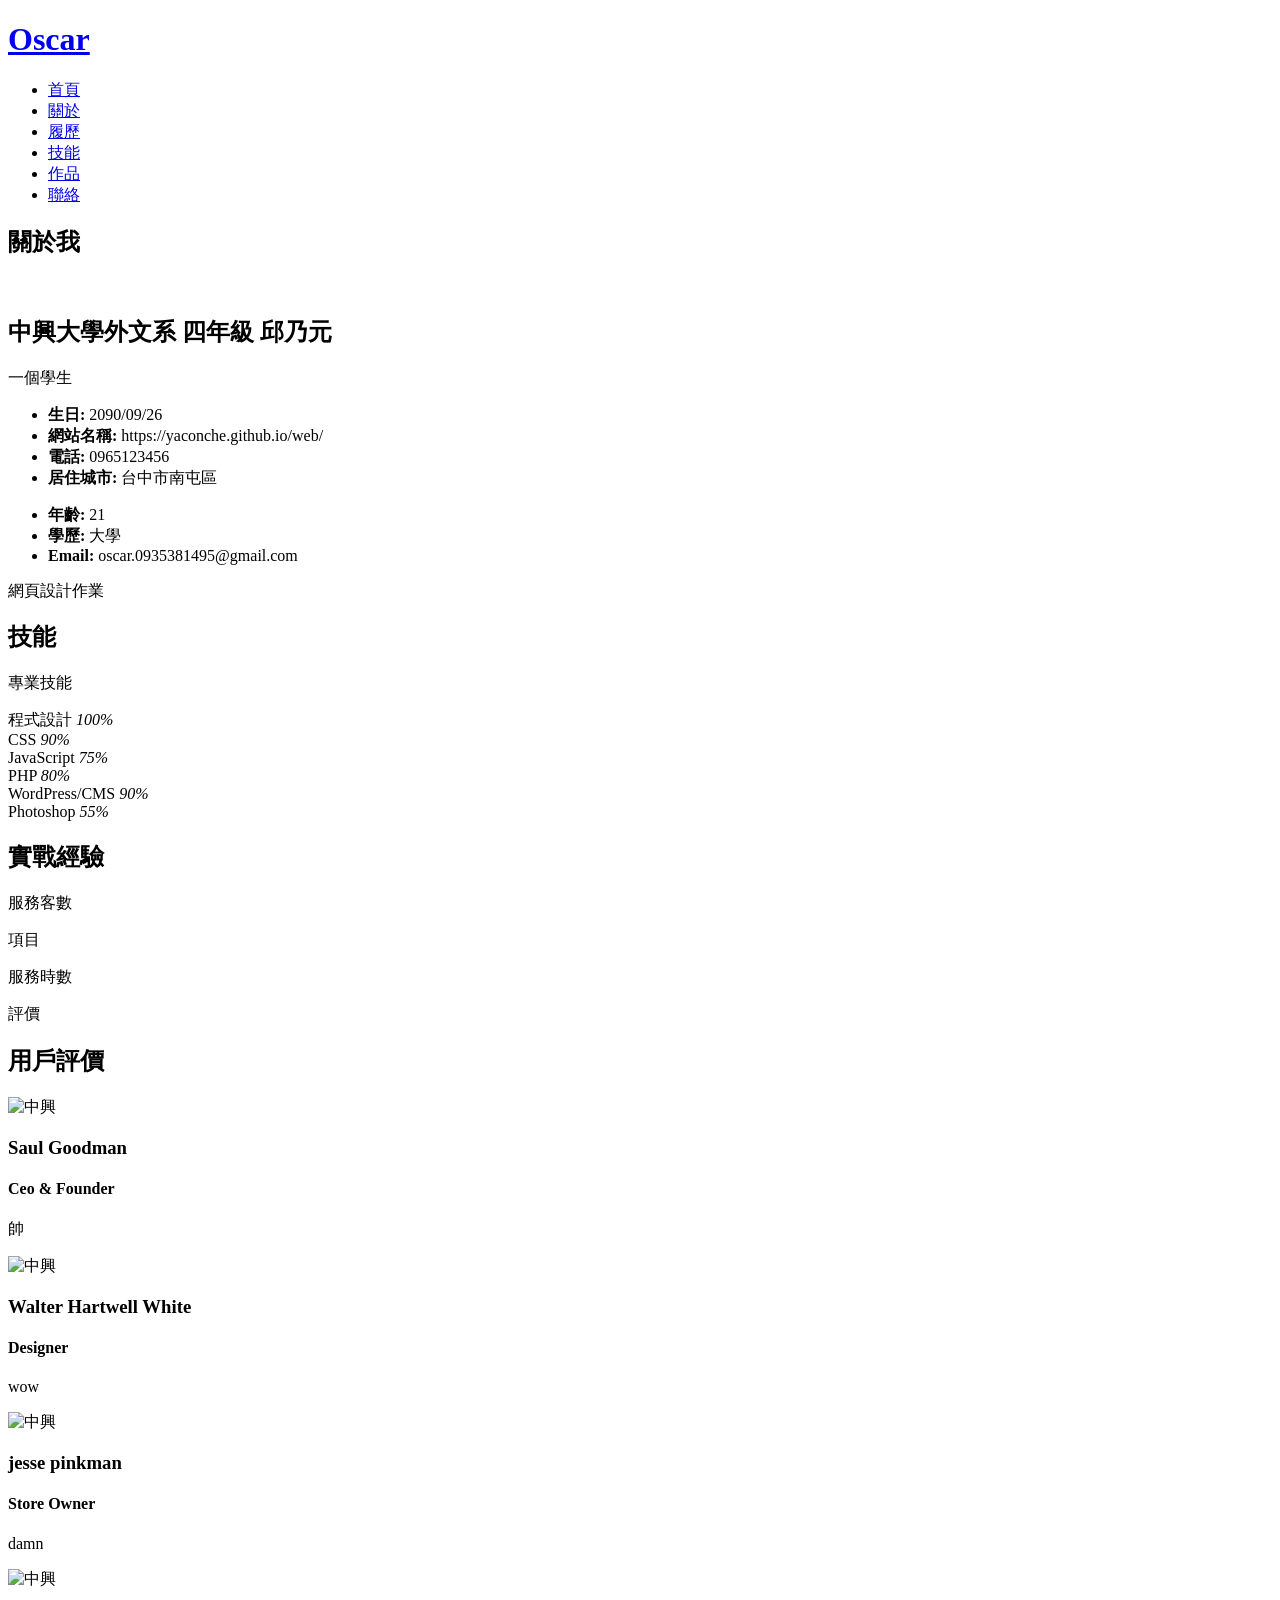
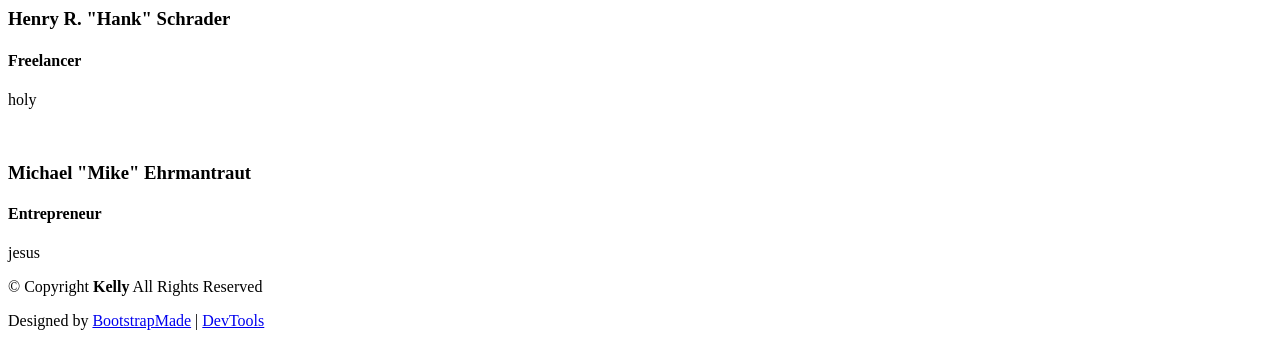
==== about.html @ ba3ef4f9 "Add files via upload" ====
<!DOCTYPE html>
<html lang="zh-TW">

<head>
  <meta charset="utf-8">
  <meta content="width=device-width, initial-scale=1.0" name="viewport">
  <title>乃元的網站</title>
  <meta name="description" content="中興練習用網站">
  <meta name="keywords" content="中興練習用網站">

  <!-- Favicons -->
  <link href="assets/img/favicon.png" rel="icon">
  <link href="assets/img/apple-touch-icon.png" rel="apple-touch-icon">

  <!-- Fonts -->
  <link href="https://fonts.googleapis.com" rel="preconnect">
  <link href="https://fonts.gstatic.com" rel="preconnect" crossorigin>
  <link href="https://fonts.googleapis.com/css2?family=Roboto:ital,wght@0,100;0,300;0,400;0,500;0,700;0,900;1,100;1,300;1,400;1,500;1,700;1,900&family=Poppins:ital,wght@0,100;0,200;0,300;0,400;0,500;0,600;0,700;0,800;0,900;1,100;1,200;1,300;1,400;1,500;1,600;1,700;1,800;1,900&family=Raleway:ital,wght@0,100;0,200;0,300;0,400;0,500;0,600;0,700;0,800;0,900;1,100;1,200;1,300;1,400;1,500;1,600;1,700;1,800;1,900&display=swap" rel="stylesheet">

  <!-- Vendor CSS Files -->
  <link href="assets/vendor/bootstrap/css/bootstrap.min.css" rel="stylesheet">
  <link href="assets/vendor/bootstrap-icons/bootstrap-icons.css" rel="stylesheet">
  <link href="assets/vendor/aos/aos.css" rel="stylesheet">
  <link href="assets/vendor/swiper/swiper-bundle.min.css" rel="stylesheet">
  <link href="assets/vendor/glightbox/css/glightbox.min.css" rel="stylesheet">

  <!-- Main CSS File -->
  <link href="assets/css/main.css" rel="stylesheet">

  <!-- =======================================================
  * Template Name: Kelly
  * Template URL: https://bootstrapmade.com/kelly-free-bootstrap-cv-resume-html-template/
  * Updated: Aug 07 2024 with Bootstrap v5.3.3
  * Author: BootstrapMade.com
  * License: https://bootstrapmade.com/license/
  ======================================================== -->
</head>

<body class="about-page">

  <header id="header" class="header d-flex align-items-center light-background sticky-top">
    <div class="container-fluid position-relative d-flex align-items-center justify-content-between">

      <a href="index.html" class="logo d-flex align-items-center me-auto me-xl-0">
        <!-- Uncomment the line below if you also wish to use an image logo -->
        <!-- <img src="assets/img/logo.png" alt=""> -->
        <h1 class="sitename">Oscar</h1>
      </a>

      <nav id="navmenu" class="navmenu">
        <ul>
          <li><a href="index.html" >首頁</a></li>
          <li><a href="about.html"class="active">關於</a></li>
          <li><a href="resume.html">履歷</a></li>
          <li><a href="services.html">技能</a></li>
          <li><a href="portfolio.html">作品</a></li>
          <li><a href="contact.html">聯絡</a></li>
        </ul>
        <i class="mobile-nav-toggle d-xl-none bi bi-list"></i>
      </nav>

      <div class="header-social-links">
        <a href="https://www.facebook.com/?locale=zh_TW" class="facebook" target="blank"><i class="bi bi-facebook"></i></a>
        <a href="https://www.instagram.com/" class="instagram" target="blank"><i class="bi bi-instagram"></i></a>
      </div>

    </div>
  </header>

  <main class="main">

    <!-- About Section -->
    <section id="about" class="about section">

      <!-- Section Title -->
      <div class="container section-title" data-aos="fade-up">
        <h2>關於我</h2>
        <p></p>
      </div><!-- End Section Title -->

      <div class="container" data-aos="fade-up" data-aos-delay="100">

        <div class="row gy-4 justify-content-center">
          <div class="col-lg-4">
            <img src="D:\kelly\0422 kelly\assets\img\About picture.jpg" class="img-fluid" alt="">
          </div>
          <div class="col-lg-8 content">
            <h2>中興大學外文系 四年級 邱乃元</h2>
            <p class="fst-italic py-3">
              一個學生
            </p>
            <div class="row">
              <div class="col-lg-6">
                <ul>
                  <li><i class="bi bi-chevron-right"></i> <strong>生日:</strong> <span>2090/09/26</span></li>
                  <li><i class="bi bi-chevron-right"></i> <strong>網站名稱:</strong> <span>https://yaconche.github.io/web/</span></li>
                  <li><i class="bi bi-chevron-right"></i> <strong>電話:</strong> <span>0965123456</span></li>
                  <li><i class="bi bi-chevron-right"></i> <strong>居住城市:</strong> <span>台中市南屯區</span></li>
                </ul>
              </div>
              <div class="col-lg-6">
                <ul>
                  <li><i class="bi bi-chevron-right"></i> <strong>年齡:</strong> <span>21</span></li>
                  <li><i class="bi bi-chevron-right"></i> <strong>學歷:</strong> <span>大學</span></li>
                  <li><i class="bi bi-chevron-right"></i> <strong>Email:</strong> <span>oscar.0935381495@gmail.com</span></li>
                </ul>
              </div>
            </div>
            <p class="py-3">
              網頁設計作業
            </p>
          </div>
        </div>

      </div>

    </section><!-- /About Section -->

    <!-- Skills Section -->
    <section id="skills" class="skills section">

      <!-- Section Title -->
      <div class="container section-title" data-aos="fade-up">
        <h2>技能</h2>
        <p>專業技能</p>
      </div><!-- End Section Title -->

      <div class="container" data-aos="fade-up" data-aos-delay="100">

        <div class="row skills-content skills-animation">

          <div class="col-lg-6 col-sm-6">

            <div class="progress">
              <span class="skill"><span>程式設計</span> <i class="val">100%</i></span>
              <div class="progress-bar-wrap">
                <div class="progress-bar" role="progressbar" aria-valuenow="100" aria-valuemin="0" aria-valuemax="100"></div>
              </div>
            </div><!-- End Skills Item -->

            <div class="progress">
              <span class="skill"><span>CSS</span> <i class="val">90%</i></span>
              <div class="progress-bar-wrap">
                <div class="progress-bar" role="progressbar" aria-valuenow="90" aria-valuemin="0" aria-valuemax="100"></div>
              </div>
            </div><!-- End Skills Item -->

            <div class="progress">
              <span class="skill"><span>JavaScript</span> <i class="val">75%</i></span>
              <div class="progress-bar-wrap">
                <div class="progress-bar" role="progressbar" aria-valuenow="75" aria-valuemin="0" aria-valuemax="100"></div>
              </div>
            </div><!-- End Skills Item -->

          </div>

          <div class="col-lg-6 col-sm-6">

            <div class="progress">
              <span class="skill"><span>PHP</span> <i class="val">80%</i></span>
              <div class="progress-bar-wrap">
                <div class="progress-bar" role="progressbar" aria-valuenow="80" aria-valuemin="0" aria-valuemax="100"></div>
              </div>
            </div><!-- End Skills Item -->

            <div class="progress">
              <span class="skill"><span>WordPress/CMS</span> <i class="val">90%</i></span>
              <div class="progress-bar-wrap">
                <div class="progress-bar" role="progressbar" aria-valuenow="90" aria-valuemin="0" aria-valuemax="100"></div>
              </div>
            </div><!-- End Skills Item -->

            <div class="progress">
              <span class="skill"><span>Photoshop</span> <i class="val">55%</i></span>
              <div class="progress-bar-wrap">
                <div class="progress-bar" role="progressbar" aria-valuenow="55" aria-valuemin="0" aria-valuemax="100"></div>
              </div>
            </div><!-- End Skills Item -->

          </div>

        </div>

      </div>

    </section><!-- /Skills Section -->

    <!-- Stats Section -->
    <section id="stats" class="stats section">

      <!-- Section Title -->
      <div class="container section-title" data-aos="fade-up">
        <h2>實戰經驗</h2>
        <p></p>
      </div><!-- End Section Title -->

      <div class="container" data-aos="fade-up" data-aos-delay="100">

        <div class="row gy-4">

          <div class="col-lg-3 col-md-6">
            <div class="stats-item text-center w-100 h-100">
              <span data-purecounter-start="0" data-purecounter-end="232" data-purecounter-duration="1" class="purecounter"></span>
              <p>服務客數</p>
            </div>
          </div><!-- End Stats Item -->

          <div class="col-lg-3 col-md-6">
            <div class="stats-item text-center w-100 h-100">
              <span data-purecounter-start="0" data-purecounter-end="521" data-purecounter-duration="1" class="purecounter"></span>
              <p>項目</p>
            </div>
          </div><!-- End Stats Item -->

          <div class="col-lg-3 col-md-6">
            <div class="stats-item text-center w-100 h-100">
              <span data-purecounter-start="0" data-purecounter-end="1453" data-purecounter-duration="1" class="purecounter"></span>
              <p>服務時數</p>
            </div>
          </div><!-- End Stats Item -->

          <div class="col-lg-3 col-md-6">
            <div class="stats-item text-center w-100 h-100">
              <span data-purecounter-start="0" data-purecounter-end="32" data-purecounter-duration="1" class="purecounter"></span>
              <p>評價</p>
            </div>
          </div><!-- End Stats Item -->

        </div>

      </div>

    </section><!-- /Stats Section -->

    <!-- Testimonials Section -->
    <section id="testimonials" class="testimonials section">

      <!-- Section Title -->
      <div class="container section-title" data-aos="fade-up">
        <h2>用戶評價</h2>
      </div><!-- End Section Title -->

      <div class="container" data-aos="fade-up" data-aos-delay="100">

        <div class="swiper init-swiper">
          <script type="application/json" class="swiper-config">
            {
              "loop": true,
              "speed": 1500,
              "autoplay": {
                "delay": 2000
              },
              "slidesPerView": "auto",
              "pagination": {
                "el": ".swiper-pagination",
                "type": "bullets",
                "clickable": true
              }
            }
          </script>
          <div class="swiper-wrapper">

            <div class="swiper-slide">
              <div class="testimonial-item">
                <img src="assets/img/testimonials/testimonials-1.jpg" class="testimonial-img" alt="中興">
                <h3>Saul Goodman</h3>
                <h4>Ceo &amp; Founder</h4>
                <div class="stars">
                  <i class="bi bi-measuring-cup-fill"></i><i class="bi bi-measuring-cup-fill"></i><i class="bi bi-measuring-cup-fill"></i><i class="bi bi-measuring-cup-fill"></i><i class="bi bi-measuring-cup-fill"></i>
                </div>
                <p>
                  <i class="bi bi-quote quote-icon-left"></i>
                  <span>帥</span>
                  <i class="bi bi-quote quote-icon-right"></i>
                </p>
              </div>
            </div><!-- End testimonial item -->

            <div class="swiper-slide">
              <div class="testimonial-item">
                <img src="assets/img/testimonials/testimonials-2.jpg" class="testimonial-img" alt="中興">
                <h3>Walter Hartwell White</h3>
                <h4>Designer</h4>
                <div class="stars">
                  <i class="bi bi-measuring-cup-fill"></i><i class="bi bi-measuring-cup-fill"></i><i class="bi bi-measuring-cup-fill"></i><i class="bi bi-measuring-cup-fill"></i><i class="bi bi-measuring-cup-fill"></i>
                </div>
                <p>
                  <i class="bi bi-quote quote-icon-left"></i>
                  <span>wow</span>
                  <i class="bi bi-quote quote-icon-right"></i>
                </p>
              </div>
            </div><!-- End testimonial item -->

            <div class="swiper-slide">
              <div class="testimonial-item">
                <img src="assets/img/testimonials/testimonials-3.jpg" class="testimonial-img" alt="中興">
                <h3>jesse pinkman</h3>
                <h4>Store Owner</h4>
                <div class="stars">
                  <i class="class="bi bi-measuring-cup-fill"></i><i class="bi bi-measuring-cup-fill"></i><i class="bi bi-measuring-cup-fill"></i><i class="bi bi-measuring-cup-fill"></i><i class="bi bi-measuring-cup-fill"></i>
                </div>
                <p>
                  <i class="bi bi-quote quote-icon-left"></i>
                  <span>damn</span>
                  <i class="bi bi-quote quote-icon-right"></i>
                </p>
              </div>
            </div><!-- End testimonial item -->

            <div class="swiper-slide">
              <div class="testimonial-item">
                <img src="assets/img/testimonials/testimonials-4.jpg" class="testimonial-img" alt="中興">
                <h3>Henry R. "Hank" Schrader</h3>
                <h4>Freelancer</h4>
                <div class="stars">
                  <i class="bi bi-measuring-cup-fill"></i><i class="bi bi-measuring-cup-fill"></i><i class="bi bi-measuring-cup-fill"></i><i class="bi bi-measuring-cup-fill"></i><i class="bi bi-measuring-cup-fill"></i>
                </div>
                <p>
                  <i class="bi bi-quote quote-icon-left"></i>
                  <span>holy</span>
                  <i class="bi bi-quote quote-icon-right"></i>
                </p>
              </div>
            </div><!-- End testimonial item -->

            <div class="swiper-slide">
              <div class="testimonial-item">
                <img src="assets/img/testimonials/testimonials-5.jpg" class="testimonial-img" alt="">
                <h3>Michael "Mike" Ehrmantraut</h3>
                <h4>Entrepreneur</h4>
                <div class="stars">
                  <i class="bi bi-measuring-cup-fill"></i><i class="bi bi-measuring-cup-fill"></i><i class="bi bi-measuring-cup-fill"></i><i class="bi bi-measuring-cup-fill"></i><i class="bi bi-measuring-cup-fill"></i>
                </div>
                <p>
                  <i class="bi bi-quote quote-icon-left"></i>
                  <span>jesus</span>
                  <i class="bi bi-quote quote-icon-right"></i>
                </p>
              </div>
            </div><!-- End testimonial item -->

          </div>
          <div class="swiper-pagination"></div>
        </div>

      </div>

    </section><!-- /Testimonials Section -->

  </main>

  <footer id="footer" class="footer light-background">

    <div class="container">
      <div class="copyright text-center ">
        <p>© <span>Copyright</span> <strong class="px-1 sitename">Kelly</strong> <span>All Rights Reserved<br></span></p>
      </div>
      <div class="social-links d-flex justify-content-center">
        <a href="https://www.facebook.com/?locale=zh_TW" target="blank"><i class="bi bi-facebook" ></i></i></a>
        <a href="https://www.instagram.com/" target="2"><i class="bi bi-instagram"></i></a>
      </div>
      <div class="credits">
        <!-- All the links in the footer should remain intact. -->
        <!-- You can delete the links only if you've purchased the pro version. -->
        <!-- Licensing information: https://bootstrapmade.com/license/ -->
        <!-- Purchase the pro version with working PHP/AJAX contact form: [buy-url] -->
        Designed by <a href="https://bootstrapmade.com/">BootstrapMade</a> | <a href="https://bootstrapmade.com/tools/">DevTools</a>
      </div>
    </div>

  </footer>

  <!-- Scroll Top -->
  <a href="#" id="scroll-top" class="scroll-top d-flex align-items-center justify-content-center"><i class="bi bi-arrow-up-short"></i></a>

  <!-- Preloader -->
  <div id="preloader"></div>

  <!-- Vendor JS Files -->
  <script src="assets/vendor/bootstrap/js/bootstrap.bundle.min.js"></script>
  <script src="assets/vendor/php-email-form/validate.js"></script>
  <script src="assets/vendor/aos/aos.js"></script>
  <script src="assets/vendor/waypoints/noframework.waypoints.js"></script>
  <script src="assets/vendor/purecounter/purecounter_vanilla.js"></script>
  <script src="assets/vendor/swiper/swiper-bundle.min.js"></script>
  <script src="assets/vendor/glightbox/js/glightbox.min.js"></script>
  <script src="assets/vendor/imagesloaded/imagesloaded.pkgd.min.js"></script>
  <script src="assets/vendor/isotope-layout/isotope.pkgd.min.js"></script>

  <!-- Main JS File -->
  <script src="assets/js/main.js"></script>

</body>

</html>
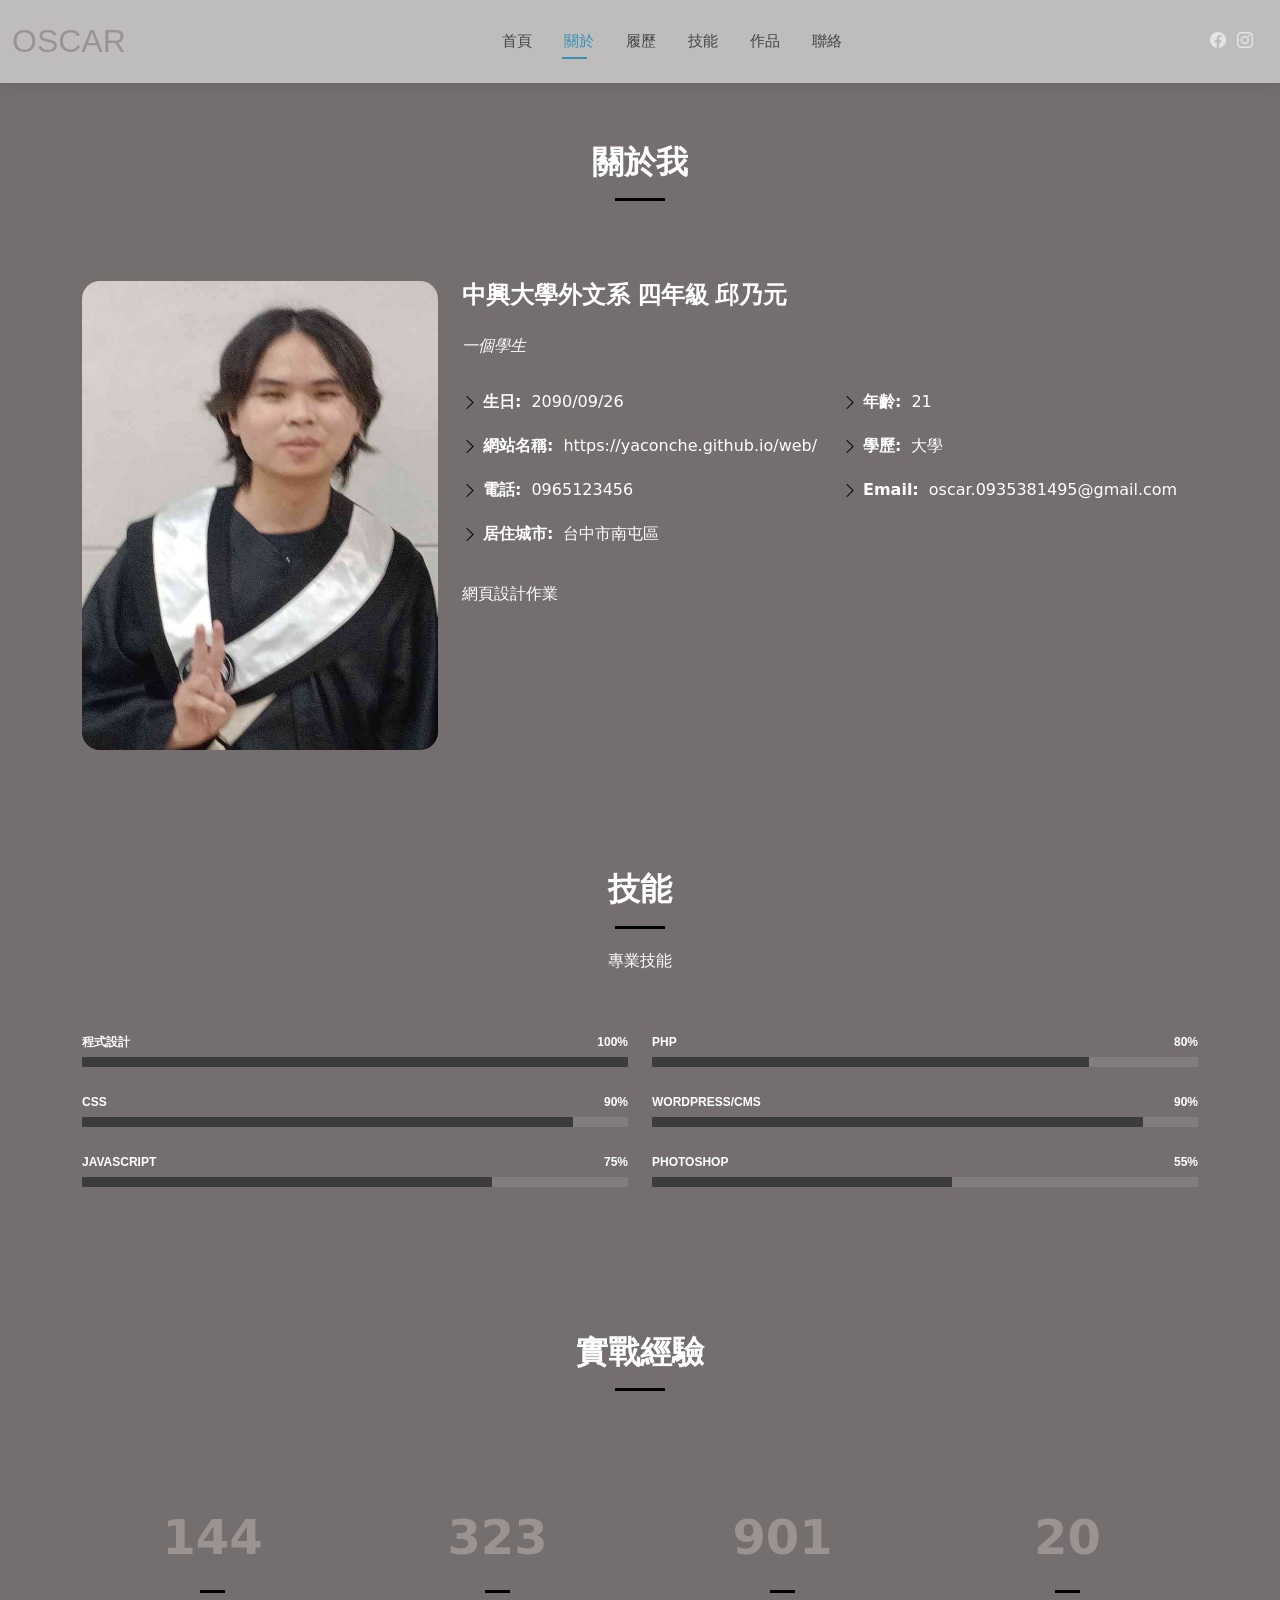
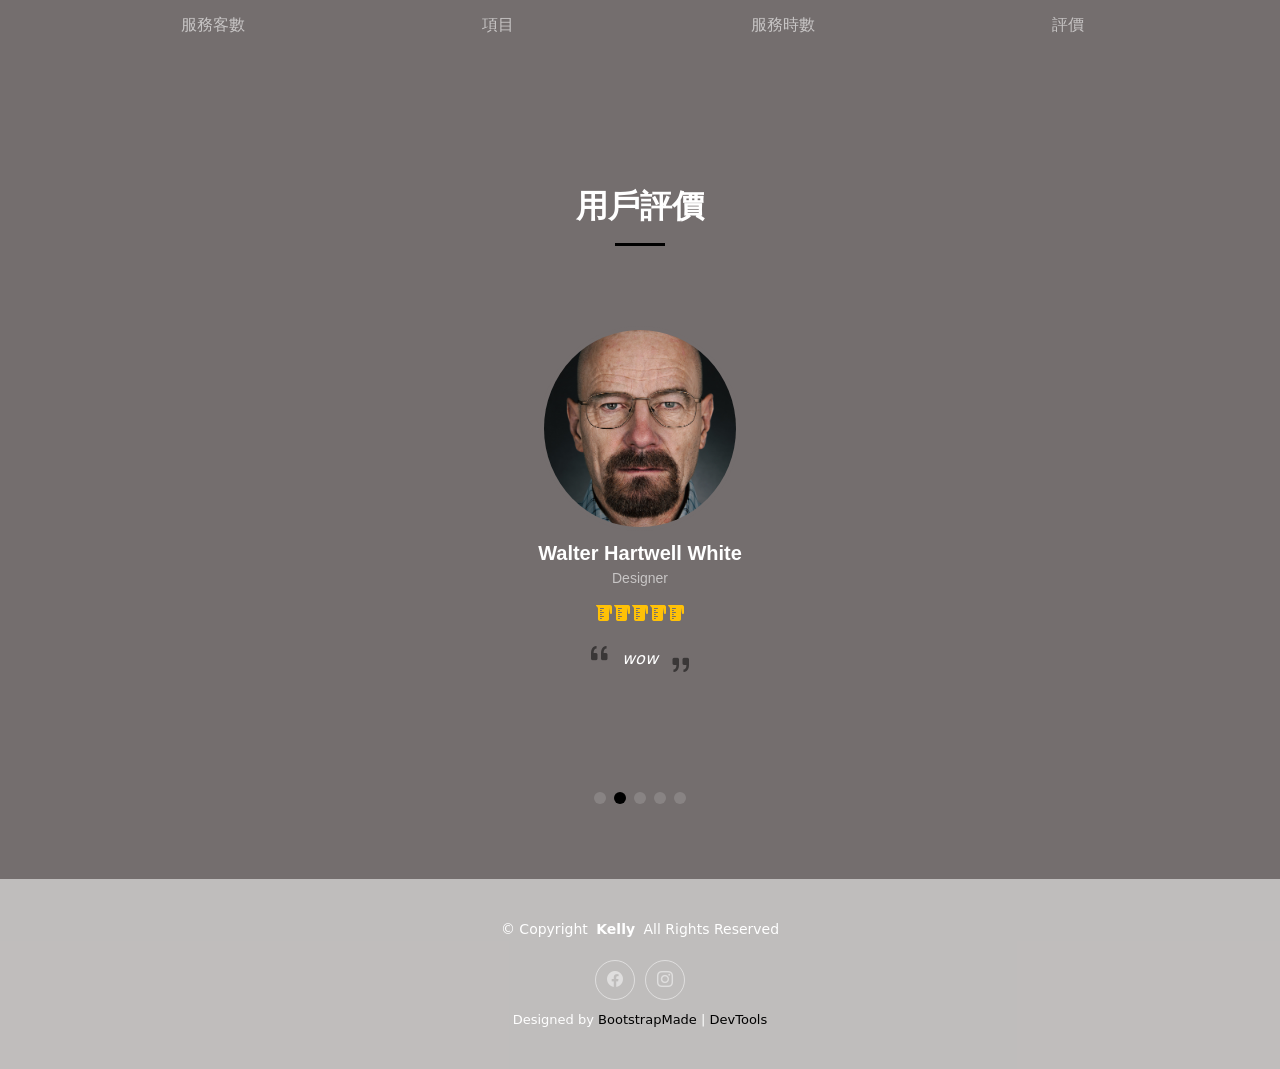
==== commit 6cebfd79: "Add files via upload" ====
--- a/about.html
+++ b/about.html
@@ -82,7 +82,7 @@
 
         <div class="row gy-4 justify-content-center">
           <div class="col-lg-4">
-            <img src="D:\kelly\0422 kelly\assets\img\About picture.jpg" class="img-fluid" alt="">
+            <img src="assets/img/profile-img.jpg" class="img-fluid" alt="">
           </div>
           <div class="col-lg-8 content">
             <h2>中興大學外文系 四年級 邱乃元</h2>
--- a/assets/css/main.css
+++ b/assets/css/main.css
@@ -0,0 +1,1439 @@
+/**
+* Template Name: Kelly
+* Template URL: https://bootstrapmade.com/kelly-free-bootstrap-cv-resume-html-template/
+* Updated: Aug 07 2024 with Bootstrap v5.3.3
+* Author: BootstrapMade.com
+* License: https://bootstrapmade.com/license/
+*/
+
+/*--------------------------------------------------------------
+# Font & Color Variables
+# Help: https://bootstrapmade.com/color-system/
+--------------------------------------------------------------*/
+/* Fonts */
+:root {
+  --default-font: "Roboto",  system-ui, -apple-system, "Segoe UI", Roboto, "Helvetica Neue", Arial, "Noto Sans", "Liberation Sans", sans-serif, "Apple Color Emoji", "Segoe UI Emoji", "Segoe UI Symbol", "Noto Color Emoji";
+  --heading-font: "Raleway",  sans-serif;
+  --nav-font: "Poppins",  sans-serif;
+}
+
+/* Global Colors - The following color variables are used throughout the website. Updating them here will change the color scheme of the entire website */
+:root { 
+  --background-color: #746e6e; /* Background color for the entire website, including individual sections */
+  --default-color: #ffffff; /* Default color used for the majority of the text content across the entire website */
+  --heading-color: #9b9292; /* Color for headings, subheadings and title throughout the website */
+  --accent-color: #000000; /* Accent color that represents your brand on the website. It's used for buttons, links, and other elements that need to stand out */
+  --surface-color: #463f3f; /* The surface color is used as a background of boxed elements within sections, such as cards, icon boxes, or other elements that require a visual separation from the global background. */
+  --contrast-color: #ffffff; /* Contrast color for text, ensuring readability against backgrounds of accent, heading, or default colors. */
+}
+
+/* Nav Menu Colors - The following color variables are used specifically for the navigation menu. They are separate from the global colors to allow for more customization options */
+:root {
+  --nav-color: #444444;  /* The default color of the main navmenu links */
+  --nav-hover-color: #3492b7; /* Applied to main navmenu links when they are hovered over or active */
+  --nav-mobile-background-color: #ffffff; /* Used as the background color for mobile navigation menu */
+  --nav-dropdown-background-color: #ffffff; /* Used as the background color for dropdown items that appear when hovering over primary navigation items */
+  --nav-dropdown-color: #444444; /* Used for navigation links of the dropdown items in the navigation menu. */
+  --nav-dropdown-hover-color: #3492b7; /* Similar to --nav-hover-color, this color is applied to dropdown navigation links when they are hovered over. */
+}
+
+/* Color Presets - These classes override global colors when applied to any section or element, providing reuse of the sam color scheme. */
+
+.light-background {
+  --background-color: #e9e8e6a6;
+  --surface-color: #533838;
+}
+
+.dark-background {
+  --background-color: #060606;
+  --default-color: #ffffff;
+  --heading-color: #ffffff;
+  --surface-color: #252525;
+  --contrast-color: #ffffff;
+}
+
+/* Smooth scroll */
+:root {
+  scroll-behavior: smooth;
+}
+
+/*--------------------------------------------------------------
+# General Styling & Shared Classes
+--------------------------------------------------------------*/
+body {
+  color: var(--default-color);
+  background-color: var(--background-color);
+  font-family: var(--default-font);
+}
+
+a {
+  color: var(--accent-color);
+  text-decoration: none;
+  transition: 0.3s;
+}
+
+a:hover {
+  color: color-mix(in srgb, var(--accent-color), transparent 25%);
+  text-decoration: none;
+}
+
+h1,
+h2,
+h3,
+h4,
+h5,
+h6 {
+  color: #fff;
+  font-family: var(--heading-font);
+}
+
+/* PHP Email Form Messages
+------------------------------*/
+.php-email-form .error-message {
+  display: none !important;
+}
+
+.php-email-form .sent-message {
+  display: none;
+  color: var(--default-color);
+  background: var(--surface-color);
+  border: 1px solid color-mix(in srgb, var(--default-color), transparent 80%);
+  text-align: center;
+  padding: 15px;
+  margin-bottom: 24px;
+  font-weight: 600;
+}
+
+.php-email-form .loading {
+  display: none;
+  background: var(--surface-color);
+  text-align: center;
+  padding: 15px;
+  margin-bottom: 24px;
+}
+
+.php-email-form .loading:before {
+  content: "";
+  display: inline-block;
+  border-radius: 50%;
+  width: 24px;
+  height: 24px;
+  margin: 0 10px -6px 0;
+  border: 3px solid var(--accent-color);
+  border-top-color: var(--surface-color);
+  animation: php-email-form-loading 1s linear infinite;
+}
+
+@keyframes php-email-form-loading {
+  0% {
+    transform: rotate(0deg);
+  }
+
+  100% {
+    transform: rotate(360deg);
+  }
+}
+
+/*--------------------------------------------------------------
+# Global Header
+--------------------------------------------------------------*/
+.header {
+  color: var(--default-color);
+  background-color: var(--background-color);
+  padding: 15px 0;
+  transition: all 0.5s;
+  z-index: 997;
+  box-shadow: 0px 0 18px rgba(0, 0, 0, 0.1);
+}
+
+.header .logo {
+  line-height: 1;
+}
+
+.header .logo img {
+  max-height: 36px;
+  margin-right: 8px;
+}
+
+.header .logo h1 {
+  font-size: 32px;
+  margin: 0;
+  font-weight: 300;
+  text-transform: uppercase;
+  color: var(--heading-color);
+}
+
+.header .header-social-links {
+  padding-right: 15px;
+}
+
+.header .header-social-links a {
+  color: color-mix(in srgb, var(--default-color), transparent 40%);
+  padding-left: 6px;
+  display: inline-block;
+  transition: 0.3s;
+  font-size: 16px;
+}
+
+.header .header-social-links a:hover {
+  color: var(--accent-color);
+}
+
+.header .header-social-links a i {
+  line-height: 0px;
+}
+
+@media (max-width: 1200px) {
+  .header .logo {
+    order: 1;
+  }
+
+  .header .header-social-links {
+    order: 2;
+  }
+
+  .header .navmenu {
+    order: 3;
+  }
+}
+
+/*--------------------------------------------------------------
+# Navigation Menu
+--------------------------------------------------------------*/
+/* Desktop Navigation */
+@media (min-width: 1200px) {
+  .navmenu {
+    padding: 0;
+  }
+
+  .navmenu ul {
+    margin: 0;
+    padding: 0;
+    display: flex;
+    list-style: none;
+    align-items: center;
+  }
+
+  .navmenu li {
+    position: relative;
+  }
+
+  .navmenu>ul>li {
+    white-space: nowrap;
+    padding: 15px 14px;
+  }
+
+  .navmenu>ul>li:last-child {
+    padding-right: 0;
+  }
+
+  .navmenu a,
+  .navmenu a:focus {
+    color: var(--nav-color);
+    font-size: 15px;
+    padding: 0 2px;
+    font-family: var(--nav-font);
+    font-weight: 400;
+    display: flex;
+    align-items: center;
+    justify-content: space-between;
+    white-space: nowrap;
+    transition: 0.3s;
+    position: relative;
+  }
+
+  .navmenu a i,
+  .navmenu a:focus i {
+    font-size: 12px;
+    line-height: 0;
+    margin-left: 5px;
+    transition: 0.3s;
+  }
+
+  .navmenu>ul>li>a:before {
+    content: "";
+    position: absolute;
+    height: 2px;
+    bottom: -6px;
+    left: 0;
+    background-color: var(--nav-hover-color);
+    visibility: hidden;
+    width: 0px;
+    transition: all 0.3s ease-in-out 0s;
+  }
+
+  .navmenu a:hover:before,
+  .navmenu li:hover>a:before,
+  .navmenu .active:before {
+    visibility: visible;
+    width: 25px;
+  }
+
+  .navmenu li:hover>a,
+  .navmenu .active,
+  .navmenu .active:focus {
+    color: var(--nav-hover-color);
+  }
+
+  .navmenu .dropdown ul {
+    margin: 0;
+    padding: 10px 0;
+    background: var(--nav-dropdown-background-color);
+    display: block;
+    position: absolute;
+    visibility: hidden;
+    left: 14px;
+    top: 130%;
+    opacity: 0;
+    transition: 0.3s;
+    border-radius: 4px;
+    z-index: 99;
+    box-shadow: 0px 0px 30px rgba(0, 0, 0, 0.1);
+  }
+
+  .navmenu .dropdown ul li {
+    min-width: 200px;
+  }
+
+  .navmenu .dropdown ul a {
+    padding: 10px 20px;
+    font-size: 15px;
+    text-transform: none;
+    color: var(--nav-dropdown-color);
+  }
+
+  .navmenu .dropdown ul a i {
+    font-size: 12px;
+  }
+
+  .navmenu .dropdown ul a:hover,
+  .navmenu .dropdown ul .active:hover,
+  .navmenu .dropdown ul li:hover>a {
+    color: var(--nav-dropdown-hover-color);
+  }
+
+  .navmenu .dropdown:hover>ul {
+    opacity: 1;
+    top: 100%;
+    visibility: visible;
+  }
+
+  .navmenu .dropdown .dropdown ul {
+    top: 0;
+    left: -90%;
+    visibility: hidden;
+  }
+
+  .navmenu .dropdown .dropdown:hover>ul {
+    opacity: 1;
+    top: 0;
+    left: -100%;
+    visibility: visible;
+  }
+}
+
+/* Mobile Navigation */
+@media (max-width: 1199px) {
+  .mobile-nav-toggle {
+    color: var(--nav-color);
+    font-size: 28px;
+    line-height: 0;
+    margin-right: 10px;
+    cursor: pointer;
+    transition: color 0.3s;
+  }
+
+  .navmenu {
+    padding: 0;
+    z-index: 9997;
+  }
+
+  .navmenu ul {
+    display: none;
+    list-style: none;
+    position: absolute;
+    inset: 60px 20px 20px 20px;
+    padding: 10px 0;
+    margin: 0;
+    border-radius: 6px;
+    background-color: var(--nav-mobile-background-color);
+    border: 1px solid color-mix(in srgb, var(--default-color), transparent 90%);
+    box-shadow: none;
+    overflow-y: auto;
+    transition: 0.3s;
+    z-index: 9998;
+  }
+
+  .navmenu a,
+  .navmenu a:focus {
+    color: var(--nav-dropdown-color);
+    padding: 10px 20px;
+    font-family: var(--nav-font);
+    font-size: 17px;
+    font-weight: 500;
+    display: flex;
+    align-items: center;
+    justify-content: space-between;
+    white-space: nowrap;
+    transition: 0.3s;
+  }
+
+  .navmenu a i,
+  .navmenu a:focus i {
+    font-size: 12px;
+    line-height: 0;
+    margin-left: 5px;
+    width: 30px;
+    height: 30px;
+    display: flex;
+    align-items: center;
+    justify-content: center;
+    border-radius: 50%;
+    transition: 0.3s;
+    background-color: color-mix(in srgb, var(--accent-color), transparent 90%);
+  }
+
+  .navmenu a i:hover,
+  .navmenu a:focus i:hover {
+    background-color: var(--accent-color);
+    color: var(--contrast-color);
+  }
+
+  .navmenu a:hover,
+  .navmenu .active,
+  .navmenu .active:focus {
+    color: var(--nav-dropdown-hover-color);
+  }
+
+  .navmenu .active i,
+  .navmenu .active:focus i {
+    background-color: var(--accent-color);
+    color: var(--contrast-color);
+    transform: rotate(180deg);
+  }
+
+  .navmenu .dropdown ul {
+    position: static;
+    display: none;
+    z-index: 99;
+    padding: 10px 0;
+    margin: 10px 20px;
+    background-color: var(--nav-dropdown-background-color);
+    transition: all 0.5s ease-in-out;
+  }
+
+  .navmenu .dropdown ul ul {
+    background-color: rgba(33, 37, 41, 0.1);
+  }
+
+  .navmenu .dropdown>.dropdown-active {
+    display: block;
+    background-color: rgba(33, 37, 41, 0.03);
+  }
+
+  .mobile-nav-active {
+    overflow: hidden;
+  }
+
+  .mobile-nav-active .mobile-nav-toggle {
+    color: #fff;
+    position: absolute;
+    font-size: 32px;
+    top: 15px;
+    right: 15px;
+    margin-right: 0;
+    z-index: 9999;
+  }
+
+  .mobile-nav-active .navmenu {
+    position: fixed;
+    overflow: hidden;
+    inset: 0;
+    background: rgba(33, 37, 41, 0.8);
+    transition: 0.3s;
+  }
+
+  .mobile-nav-active .navmenu>ul {
+    display: block;
+  }
+}
+
+/*--------------------------------------------------------------
+# Global Footer
+--------------------------------------------------------------*/
+.footer {
+  color: var(--default-color);
+  background-color: var(--background-color);
+  font-size: 14px;
+  padding: 40px 0;
+  position: relative;
+}
+
+.footer .copyright p {
+  margin-bottom: 0;
+}
+
+.footer .social-links {
+  margin-top: 20px;
+}
+
+.footer .social-links a {
+  display: flex;
+  align-items: center;
+  justify-content: center;
+  width: 40px;
+  height: 40px;
+  border-radius: 50%;
+  border: 1px solid color-mix(in srgb, var(--default-color), transparent 50%);
+  font-size: 16px;
+  color: color-mix(in srgb, var(--default-color), transparent 50%);
+  margin: 0 5px;
+  transition: 0.3s;
+}
+
+.footer .social-links a:hover {
+  color: var(--accent-color);
+  border-color: var(--accent-color);
+}
+
+.footer .credits {
+  margin-top: 10px;
+  font-size: 13px;
+  text-align: center;
+}
+
+/*--------------------------------------------------------------
+# Preloader
+--------------------------------------------------------------*/
+#preloader {
+  position: fixed;
+  inset: 0;
+  z-index: 9999;
+  overflow: hidden;
+  background-color: var(--background-color);
+  transition: all 0.6s ease-out;
+  width: 100%;
+  height: 100vh;
+}
+
+#preloader:before,
+#preloader:after {
+  content: "";
+  position: absolute;
+  border: 4px solid var(--accent-color);
+  border-radius: 50%;
+  animation: animate-preloader 2s cubic-bezier(0, 0.2, 0.8, 1) infinite;
+}
+
+#preloader:after {
+  animation-delay: -0.5s;
+}
+
+@keyframes animate-preloader {
+  0% {
+    width: 10px;
+    height: 10px;
+    top: calc(50% - 5px);
+    left: calc(50% - 5px);
+    opacity: 1;
+  }
+
+  100% {
+    width: 72px;
+    height: 72px;
+    top: calc(50% - 36px);
+    left: calc(50% - 36px);
+    opacity: 0;
+  }
+}
+
+/*--------------------------------------------------------------
+# Scroll Top Button
+--------------------------------------------------------------*/
+.scroll-top {
+  position: fixed;
+  visibility: hidden;
+  opacity: 0;
+  right: 15px;
+  bottom: -15px;
+  z-index: 99999;
+  background-color: var(--accent-color);
+  width: 44px;
+  height: 44px;
+  border-radius: 50px;
+  transition: all 0.4s;
+}
+
+.scroll-top i {
+  font-size: 24px;
+  color: var(--contrast-color);
+  line-height: 0;
+}
+
+.scroll-top:hover {
+  background-color: color-mix(in srgb, var(--accent-color), transparent 20%);
+  color: var(--contrast-color);
+}
+
+.scroll-top.active {
+  visibility: visible;
+  opacity: 1;
+  bottom: 15px;
+}
+
+/*--------------------------------------------------------------
+# Disable aos animation delay on mobile devices
+--------------------------------------------------------------*/
+@media screen and (max-width: 768px) {
+  [data-aos-delay] {
+    transition-delay: 0 !important;
+  }
+}
+
+/*--------------------------------------------------------------
+# Global Page Titles & Breadcrumbs
+--------------------------------------------------------------*/
+.page-title {
+  color: var(--default-color);
+  background-color: var(--background-color);
+  padding: 25px 0;
+  position: relative;
+  border-bottom: 1px solid color-mix(in srgb, var(--default-color), transparent 85%);
+}
+
+.page-title h1 {
+  font-size: 24px;
+  font-weight: 400;
+}
+
+.page-title .breadcrumbs ol {
+  display: flex;
+  flex-wrap: wrap;
+  list-style: none;
+  padding: 0;
+  margin: 0;
+  font-size: 14px;
+  font-weight: 400;
+}
+
+.page-title .breadcrumbs ol li+li {
+  padding-left: 10px;
+}
+
+.page-title .breadcrumbs ol li+li::before {
+  content: "/";
+  display: inline-block;
+  padding-right: 10px;
+  color: color-mix(in srgb, var(--default-color), transparent 70%);
+}
+
+/*--------------------------------------------------------------
+# Global Sections
+--------------------------------------------------------------*/
+section,
+.section {
+  color: var(--default-color);
+  background-color: var(--background-color);
+  padding: 60px 0;
+  scroll-margin-top: 100px;
+  overflow: clip;
+}
+
+@media (max-width: 1199px) {
+
+  section,
+  .section {
+    scroll-margin-top: 66px;
+  }
+}
+
+/*--------------------------------------------------------------
+# Global Section Titles
+--------------------------------------------------------------*/
+.section-title {
+  text-align: center;
+  padding-bottom: 60px;
+  position: relative;
+}
+
+.section-title h2 {
+  font-size: 32px;
+  font-weight: 700;
+  margin-bottom: 20px;
+  padding-bottom: 20px;
+  position: relative;
+}
+
+.section-title h2:after {
+  content: "";
+  position: absolute;
+  display: block;
+  width: 50px;
+  height: 3px;
+  background: var(--accent-color);
+  left: 0;
+  right: 0;
+  bottom: 0;
+  margin: auto;
+}
+
+.section-title p {
+  margin-bottom: 0;
+}
+
+/*--------------------------------------------------------------
+# Hero Section
+--------------------------------------------------------------*/
+.hero {
+  width: 100%;
+  min-height: calc(100vh - 82px);
+  position: relative;
+  padding: 80px 0;
+  display: flex;
+  align-items: center;
+  justify-content: center;
+}
+
+@media (max-width: 1200px) {
+  .hero {
+    min-height: calc(100vh - 68px);
+  }
+}
+
+.hero img {
+  position: absolute;
+  inset: 0;
+  display: block;
+  width: 100%;
+  height: 100%;
+  object-fit: cover;
+  z-index: 1;
+}
+
+.hero .container {
+  position: relative;
+  z-index: 3;
+}
+
+.hero h2 {
+  margin: 0;
+  font-size: 48px;
+  font-weight: 900;
+}
+
+.hero p {
+  margin: 10px 0 0 0;
+  font-size: 24px;
+  font-weight: 900;
+  color: #ffffff;
+}
+
+.hero .btn-get-started {
+  color: var(--contrast-color);
+  background: var(--accent-color);
+  font-family: var(--heading-font);
+  text-transform: uppercase;
+  font-weight: 600;
+  font-size: 12px;
+  letter-spacing: 1px;
+  display: inline-block;
+  padding: 12px 40px;
+  border-radius: 50px;
+  transition: 0.5s;
+  margin-top: 30px;
+}
+
+.hero .btn-get-started:hover {
+  background: color-mix(in srgb, var(--accent-color) 90%, white 20%);
+}
+
+@media (max-width: 768px) {
+  .hero h2 {
+    font-size: 32px;
+  }
+
+  .hero p {
+    font-size: 18px;
+  }
+}
+
+/*--------------------------------------------------------------
+# About Section
+--------------------------------------------------------------*/
+.about .content h2 {
+  font-weight: 700;
+  font-size: 24px;
+}
+
+.about .img-fluid {
+  border-radius: 18px;
+}
+
+.about .content ul {
+  list-style: none;
+  padding: 0;
+}
+
+.about .content ul li {
+  margin-bottom: 20px;
+  display: flex;
+  align-items: center;
+}
+
+.about .content ul strong {
+  margin-right: 10px;
+}
+
+.about .content ul i {
+  font-size: 16px;
+  margin-right: 5px;
+  color: var(--accent-color);
+  line-height: 0;
+}
+
+/*--------------------------------------------------------------
+# Skills Section
+--------------------------------------------------------------*/
+.skills .progress {
+  height: 60px;
+  display: block;
+  background: none;
+  border-radius: 0;
+}
+
+.skills .progress .skill {
+  color: #ffffff;
+  padding: 0;
+  margin: 0 0 6px 0;
+  text-transform: uppercase;
+  display: block;
+  font-weight: 600;
+  font-family: var(--heading-font);
+}
+
+.skills .progress .skill .val {
+  float: right;
+  font-style: normal;
+}
+
+.skills .progress-bar-wrap {
+  background: color-mix(in srgb, var(--default-color), transparent 90%);
+  height: 10px;
+}
+
+.skills .progress-bar {
+  width: 1px;
+  height: 10px;
+  transition: 0.9s;
+  background-color: #3d3c3c;
+}
+
+/*--------------------------------------------------------------
+# Stats Section
+--------------------------------------------------------------*/
+.stats .stats-item {
+  padding: 30px;
+  width: 100%;
+}
+
+.stats .stats-item span {
+  color: var(--heading-color);
+  font-size: 48px;
+  display: block;
+  font-weight: 700;
+  margin-bottom: 20px;
+  padding-bottom: 20px;
+  position: relative;
+}
+
+.stats .stats-item span:after {
+  content: "";
+  position: absolute;
+  display: block;
+  width: 25px;
+  height: 3px;
+  background: var(--accent-color);
+  left: 0;
+  right: 0;
+  bottom: 0;
+  margin: auto;
+}
+
+.stats .stats-item p {
+  color: color-mix(in srgb, var(--default-color), transparent 40%);
+  padding: 0;
+  margin: 0;
+  font-family: var(--heading-font);
+  font-weight: 500;
+}
+
+/*--------------------------------------------------------------
+# Testimonials Section
+--------------------------------------------------------------*/
+.testimonials .section-header {
+  margin-bottom: 40px;
+}
+
+.testimonials .testimonials-carousel,
+.testimonials .testimonials-slider {
+  overflow: hidden;
+}
+
+.testimonials .testimonial-item {
+  text-align: center;
+}
+
+.testimonials .testimonial-item .testimonial-img {
+  width: 200px;
+  border-radius: 50%;
+  border: 4px solid var(--background-color);
+  margin: 0 auto;
+}
+
+.testimonials .testimonial-item h3 {
+  font-size: 20px;
+  font-weight: bold;
+  margin: 10px 0 5px 0;
+}
+
+.testimonials .testimonial-item h4 {
+  font-size: 14px;
+  color: color-mix(in srgb, var(--default-color), transparent 40%);
+  margin: 0 0 15px 0;
+}
+
+.testimonials .testimonial-item .stars {
+  margin-bottom: 15px;
+}
+
+.testimonials .testimonial-item .stars i {
+  color: #ffc107;
+  margin: 0 1px;
+}
+
+.testimonials .testimonial-item .quote-icon-left,
+.testimonials .testimonial-item .quote-icon-right {
+  color: color-mix(in srgb, var(--accent-color), transparent 50%);
+  font-size: 26px;
+  line-height: 0;
+}
+
+.testimonials .testimonial-item .quote-icon-left {
+  display: inline-block;
+  left: -5px;
+  position: relative;
+}
+
+.testimonials .testimonial-item .quote-icon-right {
+  display: inline-block;
+  right: -5px;
+  position: relative;
+  top: 10px;
+  transform: scale(-1, -1);
+}
+
+.testimonials .testimonial-item p {
+  font-style: italic;
+  margin: 0 auto 15px auto;
+}
+
+.testimonials .swiper-wrapper {
+  height: auto;
+}
+
+.testimonials .swiper-pagination {
+  margin-top: 20px;
+  position: relative;
+}
+
+.testimonials .swiper-pagination .swiper-pagination-bullet {
+  width: 12px;
+  height: 12px;
+  opacity: 1;
+  background-color: color-mix(in srgb, var(--default-color), transparent 85%);
+}
+
+.testimonials .swiper-pagination .swiper-pagination-bullet-active {
+  background-color: var(--accent-color);
+}
+
+@media (min-width: 992px) {
+  .testimonials .testimonial-item p {
+    width: 80%;
+  }
+}
+
+/*--------------------------------------------------------------
+# Resume Section
+--------------------------------------------------------------*/
+.resume .resume-title {
+  color: var(--heading-color);
+  font-size: 26px;
+  font-weight: 700;
+  margin-top: 20px;
+  margin-bottom: 20px;
+}
+
+.resume .resume-item {
+  padding: 0 0 20px 20px;
+  margin-top: -2px;
+  border-left: 2px solid var(--accent-color);
+  position: relative;
+}
+
+.resume .resume-item h4 {
+  line-height: 18px;
+  font-size: 18px;
+  font-weight: 600;
+  text-transform: uppercase;
+  color: color-mix(in srgb, var(--default-color), transparent 20%);
+  margin-bottom: 10px;
+}
+
+.resume .resume-item h5 {
+  font-size: 16px;
+  padding: 5px 15px;
+  display: inline-block;
+  font-weight: 600;
+  margin-bottom: 10px;
+}
+
+.resume .resume-item ul {
+  padding-left: 20px;
+}
+
+.resume .resume-item ul li {
+  padding-bottom: 10px;
+}
+
+.resume .resume-item:last-child {
+  padding-bottom: 0;
+}
+
+.resume .resume-item::before {
+  content: "";
+  position: absolute;
+  width: 16px;
+  height: 16px;
+  border-radius: 50px;
+  left: -9px;
+  top: 0;
+  background: var(--background-color);
+  border: 2px solid var(--accent-color);
+}
+
+/*--------------------------------------------------------------
+# Services Section
+--------------------------------------------------------------*/
+.services .service-item {
+  background-color: var(--surface-color);
+  box-shadow: 0px 5px 90px 0px rgba(0, 0, 0, 0.1);
+  height: 100%;
+  padding: 60px 30px;
+  text-align: center;
+  transition: 0.3s;
+  border-radius: 50px;
+}
+
+.services .service-item .icon {
+  margin: 0 auto;
+  width: 100px;
+  height: 100px;
+  display: flex;
+  align-items: center;
+  justify-content: center;
+  transition: ease-in-out 0.3s;
+  position: relative;
+}
+
+.services .service-item .icon i {
+  font-size: 36px;
+  transition: 0.5s;
+  position: relative;
+}
+
+.services .service-item .icon svg {
+  position: absolute;
+  top: 0;
+  left: 0;
+}
+
+.services .service-item .icon svg path {
+  transition: 0.5s;
+  fill: color-mix(in srgb, var(--default-color), transparent 95%);
+}
+
+.services .service-item h3 {
+  font-weight: 700;
+  margin: 10px 0 15px 0;
+  font-size: 22px;
+}
+
+.services .service-item p {
+  line-height: 24px;
+  font-size: 14px;
+  margin-bottom: 0;
+}
+
+.services .service-item:hover {
+  box-shadow: 0px 5px 35px 0px rgba(0, 0, 0, 0.1);
+}
+
+.services .service-item.item-cyan i {
+  color: #0dcaf0;
+}
+
+.services .service-item.item-cyan:hover .icon i {
+  color: #fff;
+}
+
+.services .service-item.item-cyan:hover .icon path {
+  fill: #0dcaf0;
+}
+
+.services .service-item.item-orange i {
+  color: #fd7e14;
+}
+
+.services .service-item.item-orange:hover .icon i {
+  color: #fff;
+}
+
+.services .service-item.item-orange:hover .icon path {
+  fill: #fd7e14;
+}
+
+.services .service-item.item-teal i {
+  color: #20c997;
+}
+
+.services .service-item.item-teal:hover .icon i {
+  color: #fff;
+}
+
+.services .service-item.item-teal:hover .icon path {
+  fill: #20c997;
+}
+
+.services .service-item.item-red i {
+  color: #df1529;
+}
+
+.services .service-item.item-red:hover .icon i {
+  color: #fff;
+}
+
+.services .service-item.item-red:hover .icon path {
+  fill: #df1529;
+}
+
+.services .service-item.item-indigo i {
+  color: #6610f2;
+}
+
+.services .service-item.item-indigo:hover .icon i {
+  color: #fff;
+}
+
+.services .service-item.item-indigo:hover .icon path {
+  fill: #6610f2;
+}
+
+.services .service-item.item-pink i {
+  color: #f3268c;
+}
+
+.services .service-item.item-pink:hover .icon i {
+  color: #fff;
+}
+
+.services .service-item.item-pink:hover .icon path {
+  fill: #f3268c;
+}
+
+/*--------------------------------------------------------------
+# Portfolio Section
+--------------------------------------------------------------*/
+.portfolio .portfolio-filters {
+  padding: 0;
+  margin: 0 auto 20px auto;
+  list-style: none;
+  text-align: center;
+}
+
+.portfolio .portfolio-filters li {
+  cursor: pointer;
+  display: inline-block;
+  padding: 8px 20px 10px 20px;
+  margin: 0;
+  font-size: 15px;
+  font-weight: 500;
+  line-height: 1;
+  margin-bottom: 5px;
+  border-radius: 50px;
+  transition: all 0.3s ease-in-out;
+  font-family: var(--heading-font);
+}
+
+.portfolio .portfolio-filters li:hover,
+.portfolio .portfolio-filters li.filter-active {
+  color: var(--contrast-color);
+  background-color: var(--accent-color);
+}
+
+.portfolio .portfolio-filters li:first-child {
+  margin-left: 0;
+}
+
+.portfolio .portfolio-filters li:last-child {
+  margin-right: 0;
+}
+
+@media (max-width: 575px) {
+  .portfolio .portfolio-filters li {
+    font-size: 14px;
+    margin: 0 0 10px 0;
+  }
+}
+
+.portfolio .portfolio-item {
+  position: relative;
+  overflow: hidden;
+  border-radius: 18px;
+}
+
+.portfolio .portfolio-item img {
+  width: 100%;
+  aspect-ratio: 4 / 3;
+  object-fit: cover;
+  border-radius: inherit;
+}
+
+.portfolio .portfolio-item .portfolio-info {
+  opacity: 0;
+  position: absolute;
+  left: 12px;
+  right: 12px;
+  bottom: -100%;
+  z-index: 3;
+  transition: all ease-in-out 0.5s;
+  background: color-mix(in srgb, var(--surface-color), transparent 10%);
+  padding: 15px;
+  border-radius: 0 0 18px 18px;
+}
+
+.portfolio .portfolio-item .portfolio-info h4 {
+  font-size: 18px;
+  font-weight: 600;
+  padding-right: 50px;
+}
+
+.portfolio .portfolio-item .portfolio-info p {
+  color: color-mix(in srgb, var(--default-color), transparent 30%);
+  font-size: 14px;
+  margin-bottom: 0;
+  padding-right: 50px;
+}
+
+.portfolio .portfolio-item .portfolio-info .preview-link,
+.portfolio .portfolio-item .portfolio-info .details-link {
+  position: absolute;
+  right: 50px;
+  font-size: 24px;
+  top: calc(50% - 14px);
+  color: color-mix(in srgb, var(--default-color), transparent 30%);
+  transition: 0.3s;
+  line-height: 0;
+}
+
+.portfolio .portfolio-item .portfolio-info .preview-link:hover,
+.portfolio .portfolio-item .portfolio-info .details-link:hover {
+  color: var(--accent-color);
+}
+
+.portfolio .portfolio-item .portfolio-info .details-link {
+  right: 14px;
+  font-size: 28px;
+}
+
+.portfolio .portfolio-item:hover .portfolio-info {
+  opacity: 1;
+  bottom: 0;
+}
+
+/*--------------------------------------------------------------
+# Portfolio Details Section
+--------------------------------------------------------------*/
+.portfolio-details .portfolio-details-slider img {
+  width: 100%;
+  border-radius: 18px;
+}
+
+.portfolio-details .portfolio-details-slider .swiper-pagination {
+  margin-top: 20px;
+  position: relative;
+}
+
+.portfolio-details .portfolio-details-slider .swiper-pagination .swiper-pagination-bullet {
+  width: 12px;
+  height: 12px;
+  background-color: color-mix(in srgb, var(--default-color), transparent 85%);
+  opacity: 1;
+}
+
+.portfolio-details .portfolio-details-slider .swiper-pagination .swiper-pagination-bullet-active {
+  background-color: var(--accent-color);
+}
+
+.portfolio-details .portfolio-info {
+  background-color: var(--surface-color);
+  padding: 30px;
+  box-shadow: 0px 0 30px rgba(0, 0, 0, 0.1);
+}
+
+.portfolio-details .portfolio-info h3 {
+  font-size: 22px;
+  font-weight: 700;
+  margin-bottom: 20px;
+  padding-bottom: 20px;
+  border-bottom: 1px solid color-mix(in srgb, var(--default-color), transparent 85%);
+}
+
+.portfolio-details .portfolio-info ul {
+  list-style: none;
+  padding: 0;
+  font-size: 15px;
+}
+
+.portfolio-details .portfolio-info ul li+li {
+  margin-top: 10px;
+}
+
+.portfolio-details .portfolio-description {
+  padding-top: 30px;
+}
+
+.portfolio-details .portfolio-description h2 {
+  font-size: 26px;
+  font-weight: 700;
+  margin-bottom: 20px;
+}
+
+.portfolio-details .portfolio-description p {
+  padding: 0;
+  color: color-mix(in srgb, var(--default-color), transparent 30%);
+}
+
+/*--------------------------------------------------------------
+# Contact Section
+--------------------------------------------------------------*/
+.contact .info-wrap {
+  background-color: var(--surface-color);
+  box-shadow: 0px 0px 20px rgba(0, 0, 0, 0.1);
+  padding: 30px;
+  border-radius: 18px;
+}
+
+@media (max-width: 575px) {
+  .contact .info-wrap {
+    padding: 20px;
+  }
+}
+
+.contact .info-item {
+  margin-bottom: 40px;
+}
+
+.contact .info-item i {
+  font-size: 20px;
+  color: var(--accent-color);
+  background: color-mix(in srgb, var(--accent-color), transparent 92%);
+  width: 44px;
+  height: 44px;
+  display: flex;
+  justify-content: center;
+  align-items: center;
+  border-radius: 50px;
+  transition: all 0.3s ease-in-out;
+  margin-right: 15px;
+}
+
+.contact .info-item h3 {
+  padding: 0;
+  font-size: 18px;
+  font-weight: 700;
+  margin-bottom: 5px;
+}
+
+.contact .info-item p {
+  padding: 0;
+  margin-bottom: 0;
+  font-size: 14px;
+}
+
+.contact .info-item:hover i {
+  background: var(--accent-color);
+  color: var(--contrast-color);
+}
+
+.contact .info-wrap iframe {
+  border-radius: 18px;
+}
+
+.contact .php-email-form {
+  background-color: var(--surface-color);
+  height: 100%;
+  padding: 30px;
+  box-shadow: 0px 0px 20px rgba(0, 0, 0, 0.1);
+  border-radius: 18px;
+}
+
+@media (max-width: 575px) {
+  .contact .php-email-form {
+    padding: 20px;
+  }
+}
+
+.contact .php-email-form input[type=text],
+.contact .php-email-form input[type=email],
+.contact .php-email-form textarea {
+  font-size: 14px;
+  padding: 10px 15px;
+  box-shadow: none;
+  border-radius: 18px;
+  color: #ffffff;
+  background-color: var(--surface-color);
+  border-color: color-mix(in srgb, var(--default-color), transparent 80%);
+}
+
+.contact .php-email-form input[type=text]:focus,
+.contact .php-email-form input[type=email]:focus,
+.contact .php-email-form textarea:focus {
+  border-color: var(--accent-color);
+}
+
+.contact .php-email-form input[type=text]::placeholder,
+.contact .php-email-form input[type=email]::placeholder,
+.contact .php-email-form textarea::placeholder {
+  color: color-mix(in srgb, var(--default-color), transparent 70%);
+}
+
+.contact .php-email-form button[type=submit] {
+  color: var(--contrast-color);
+  background: var(--accent-color);
+  border: 0;
+  padding: 10px 30px;
+  transition: 0.4s;
+  border-radius: 50px;
+}
+
+.contact .php-email-form button[type=submit]:hover {
+  background: color-mix(in srgb, var(--accent-color), transparent 25%);
+}
+
+/*--------------------------------------------------------------
+# Starter Section Section
+--------------------------------------------------------------*/
+.starter-section {
+  /* Add your styles here */
+}
